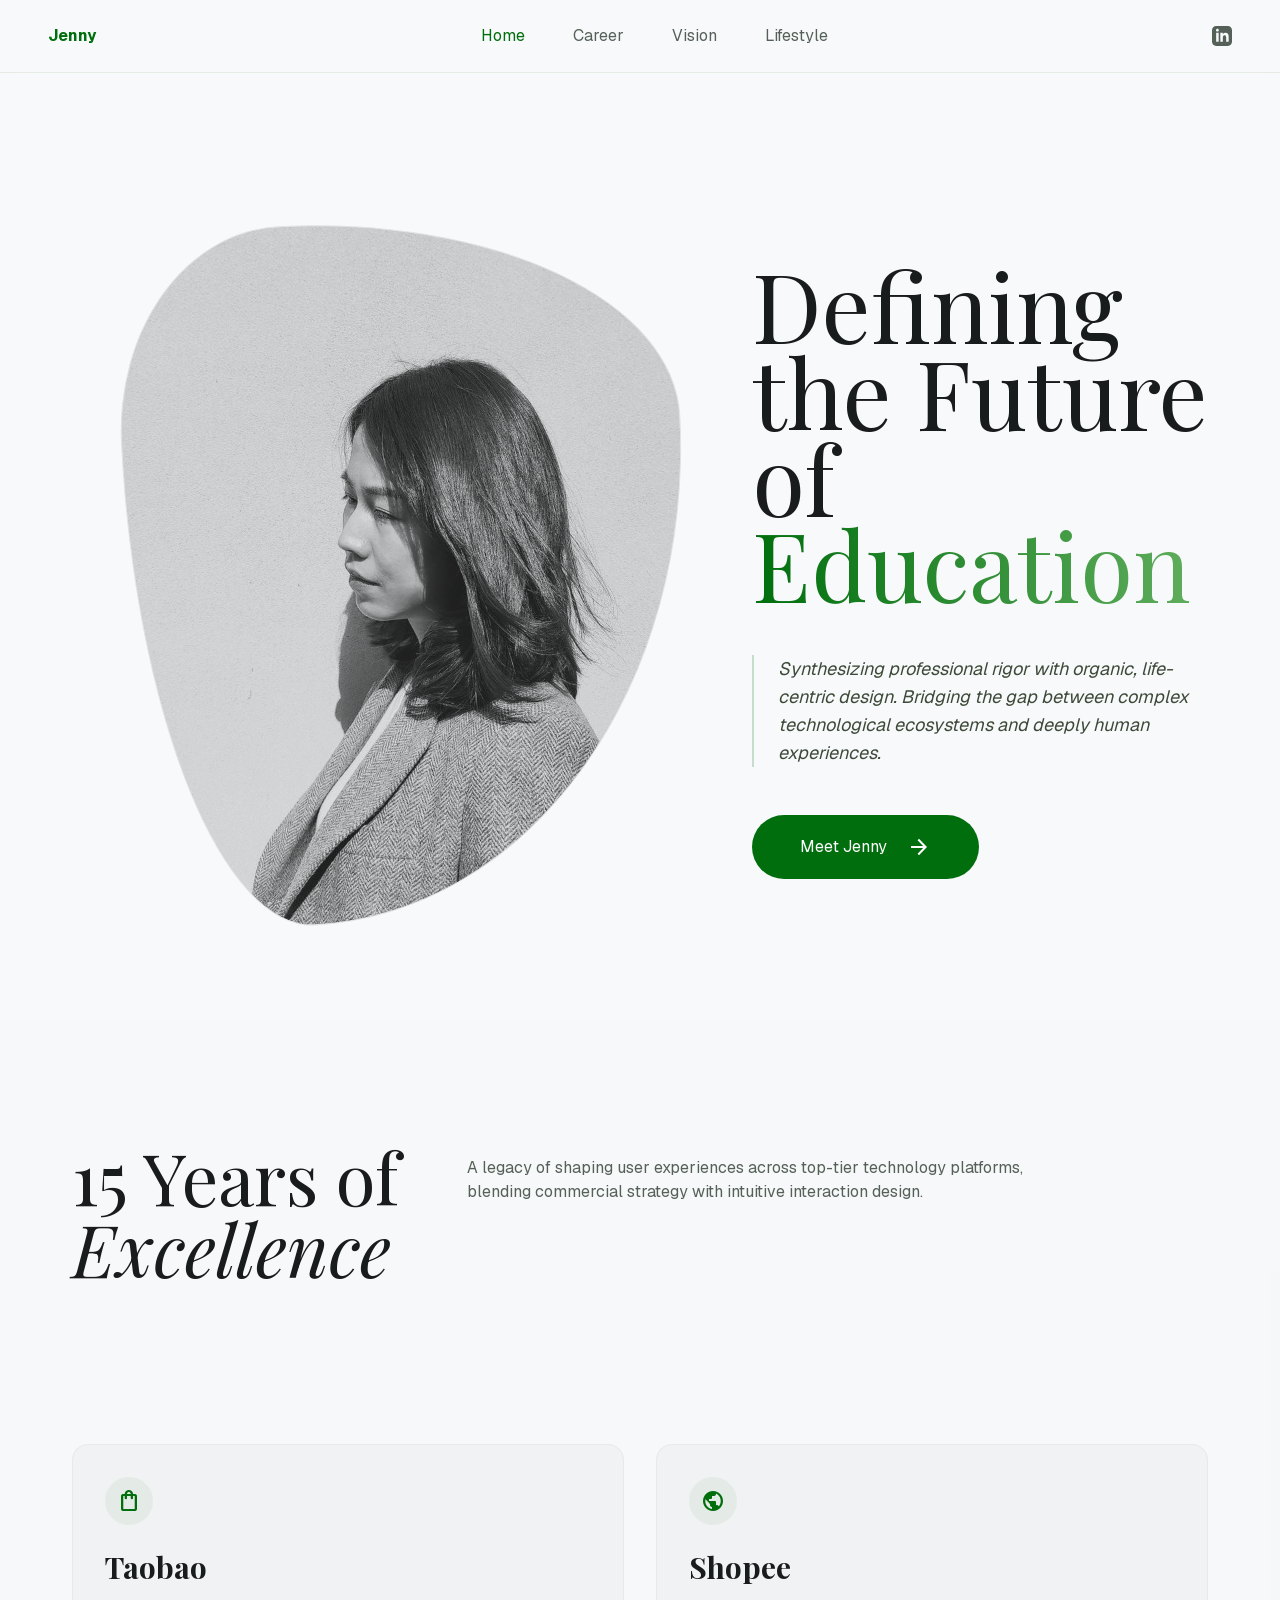
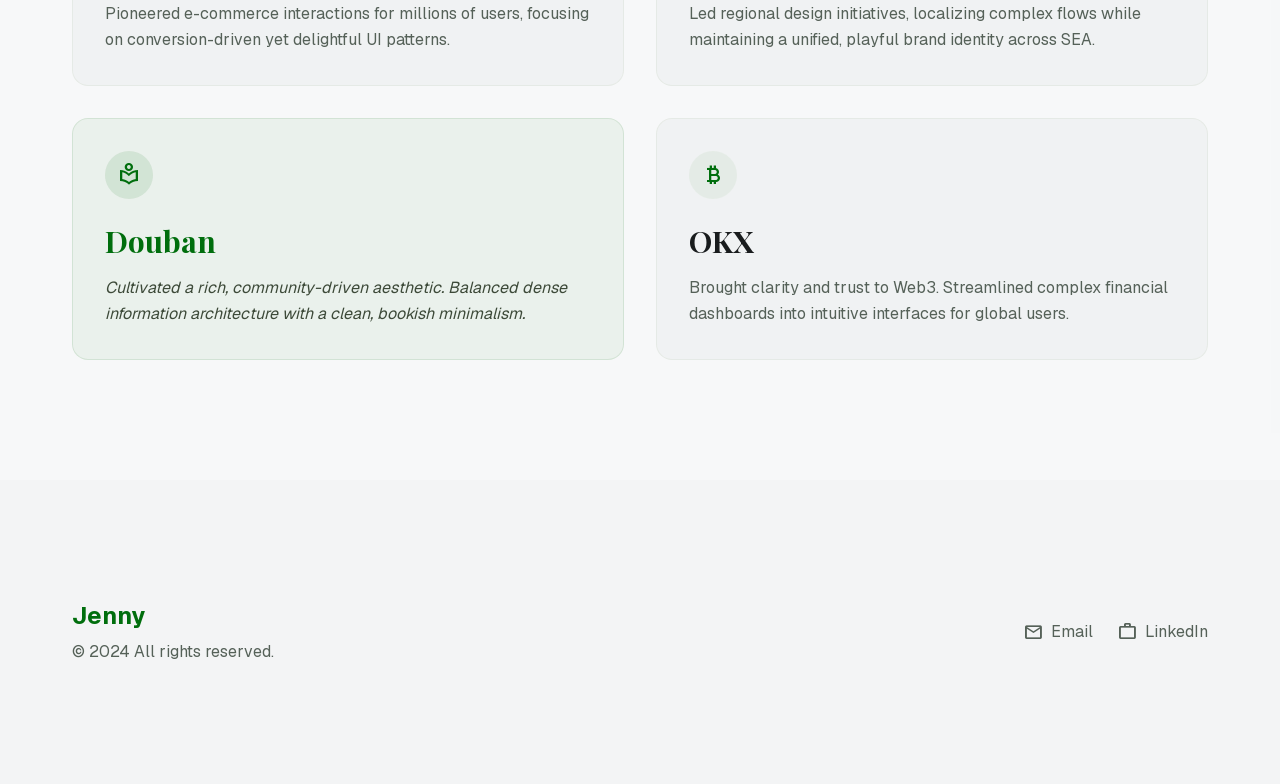
==== index.html @ 3aa65115 "Initial site: index.html + career.html with offline assets Two-page portfolio mockup for Jenny Jiang" ====
<!DOCTYPE html><html lang="en" style=""><head>
<meta charset="utf-8">
<meta content="width=device-width, initial-scale=1.0" name="viewport">
<title>首页 - 数字策展版 (Digital Curation)</title>
<script src="assets/js/tailwind.js"></script>
<link href="assets/fonts/material-symbols-outlined.css" rel="stylesheet">
<link href="assets/fonts/geist.css" rel="stylesheet">
<script id="tailwind-config">
        tailwind.config = {
            darkMode: "class",
            theme: {
                extend: {
                    "colors": {
                        "surface-container-high": "#e7e8e9",
                        "on-secondary-fixed": "#131e17",
                        "on-error-container": "#93000a",
                        "secondary-fixed": "#d9e6da",
                        "surface-dim": "#d9dadb",
                        "secondary": "#556158",
                        "on-secondary-fixed-variant": "#3e4a41",
                        "secondary-container": "#d9e6da",
                        "surface-container-low": "#f3f4f5",
                        "on-surface": "#191c1d",
                        "surface-variant": "#e1e3e4",
                        "tertiary-fixed": "#a3f69c",
                        "primary": "#006e0d",
                        "on-primary-fixed-variant": "#005307",
                        "surface-bright": "#f8f9fa",
                        "inverse-surface": "#2e3132",
                        "outline-variant": "#bccbb4",
                        "tertiary": "#1b6d24",
                        "inverse-on-surface": "#f0f1f2",
                        "surface-tint": "#006e0d",
                        "on-primary": "#ffffff",
                        "surface-container-lowest": "#ffffff",
                        "outline": "#6d7b67",
                        "inverse-primary": "#4de249",
                        "on-tertiary-container": "#003d0b",
                        "tertiary-fixed-dim": "#88d982",
                        "on-primary-container": "#003d04",
                        "on-primary-fixed": "#002201",
                        "primary-container": "#00b51d",
                        "surface-container-highest": "#e1e3e4",
                        "tertiary-container": "#5ead5c",
                        "background": "#f8f9fa",
                        "on-secondary-container": "#5b675e",
                        "primary-fixed": "#75ff69",
                        "surface-container": "#edeeef",
                        "error-container": "#ffdad6",
                        "on-tertiary-fixed": "#002204",
                        "on-error": "#ffffff",
                        "secondary-fixed-dim": "#bdcabe",
                        "error": "#ba1a1a",
                        "on-surface-variant": "#3d4a39",
                        "on-tertiary-fixed-variant": "#005312",
                        "on-secondary": "#ffffff",
                        "surface": "#f8f9fa",
                        "on-background": "#191c1d",
                        "primary-fixed-dim": "#4de249",
                        "on-tertiary": "#ffffff"
                    },
                    "borderRadius": {
                        "DEFAULT": "1rem",
                        "lg": "2rem",
                        "xl": "3rem",
                        "full": "9999px"
                    },
                    "spacing": {
                        "section-gap": "120px",
                        "unit": "8px",
                        "margin-mobile": "20px",
                        "container-max": "1200px",
                        "gutter": "32px"
                    },
                    "fontFamily": {
                        "headline-lg": ["Geist"],
                        "body-md": ["Geist"],
                        "display-lg": ["Geist"],
                        "display-lg-mobile": ["Geist"],
                        "label-md": ["Geist"],
                        "headline-md": ["Geist"],
                        "body-lg": ["Geist"]
                    },
                    "fontSize": {
                        "headline-lg": ["32px", { "lineHeight": "40px", "letterSpacing": "-0.01em", "fontWeight": "500" }],
                        "body-md": ["16px", { "lineHeight": "24px", "fontWeight": "400" }],
                        "display-lg": ["64px", { "lineHeight": "72px", "letterSpacing": "-0.02em", "fontWeight": "600" }],
                        "display-lg-mobile": ["40px", { "lineHeight": "48px", "letterSpacing": "-0.02em", "fontWeight": "600" }],
                        "label-md": ["14px", { "lineHeight": "20px", "letterSpacing": "0.02em", "fontWeight": "600" }],
                        "headline-md": ["24px", { "lineHeight": "32px", "fontWeight": "500" }],
                        "body-lg": ["18px", { "lineHeight": "28px", "fontWeight": "400" }]
                    }
                }
            }
        }
    </script>
<style>
        body { font-family: 'Geist', sans-serif; }
        .glass-nav { backdrop-filter: blur(16px); -webkit-backdrop-filter: blur(16px); }
        .organic-shape-1 { border-radius: 60% 40% 30% 70% / 60% 30% 70% 40%; }
        .organic-shape-2 { border-radius: 30% 70% 70% 30% / 30% 30% 70% 70%; }
        .smooth-shadow { box-shadow: 0 20px 40px rgba(0, 110, 13, 0.03); }
    </style>
<link href="assets/fonts/playfair-display.css" rel="stylesheet"></head>
<body class="bg-background text-on-background min-h-screen flex flex-col antialiased selection:bg-primary-container selection:text-on-primary-container md:flex">
<!-- TopNavBar -->
<nav class="fixed top-0 left-0 w-full flex flex-row justify-between items-center px-12 py-6 z-50 bg-surface/80 backdrop-blur-md border-b border-outline-variant/30"><div class="font-headline-md text-primary font-bold">Jenny</div><div class="flex flex-row gap-12 items-center"><a class="font-label-md text-primary hover:opacity-50 transition-all" href="index.html">Home</a><a class="font-label-md text-secondary hover:text-primary transition-all" href="career.html">Career</a><a class="font-label-md text-secondary hover:text-primary transition-all" href="#">Vision</a><a class="font-label-md text-secondary hover:text-primary transition-all" href="#">Lifestyle</a></div><a class="text-secondary hover:text-primary transition-colors" href="https://www.linkedin.com/in/jiangyuanyuan" target="_blank" rel="noopener"><svg fill="currentColor" height="20" viewBox="0 0 24 24" width="20" xmlns="http://www.w3.org/2000/svg"><path d="M19 0h-14c-2.761 0-5 2.239-5 5v14c0 2.761 2.239 5 5 5h14c2.762 0 5-2.239 5-5v-14c0-2.761-2.238-5-5-5zm-11 19h-3v-11h3v11zm-1.5-12.268c-.966 0-1.75-.79-1.75-1.764s.784-1.764 1.75-1.764 1.75.79 1.75 1.764-.783 1.764-1.75 1.764zm13.5 12.268h-3v-5.604c0-3.368-4-3.113-4 0v5.604h-3v-11h3v1.765c1.396-2.586 7-2.777 7 2.476v6.759z"></path></svg></a></nav>
<!-- Main Content -->
<main class="flex-grow md:pt-[120px] pt-24"><section class="relative min-h-screen flex items-center md:pl-24">
<div class="max-w-[1400px] mx-auto grid grid-cols-1 lg:grid-cols-12 gap-0 px-margin-mobile md:px-gutter">
<div class="lg:col-span-6 relative flex items-center order-2 lg:order-1">
<div class="relative w-full aspect-[4/5] transform lg:-rotate-3 transition-transform hover:rotate-0 duration-700">
<div class="absolute inset-0 organic-shape-2 overflow-hidden bg-surface-container-highest border border-surface-variant">
<img alt="Jenny Jiang Portrait" class="w-full h-full object-cover opacity-90 mix-blend-multiply" src="assets/images/jenny-portrait.jpg">
</div>
</div>
</div>
<div class="lg:col-span-6 flex flex-col justify-center space-y-12 py-20 order-1 lg:order-2 lg:pl-16">

<h1 class="text-[60px] md:text-[96px] leading-[0.9] text-on-surface" style="font-family: &quot;Playfair Display&quot;, serif;">
                Defining the Future of <br><span class="text-transparent bg-clip-text bg-gradient-to-r from-primary to-tertiary-container">Education</span></h1>
<p class="font-body-lg text-body-lg text-on-surface-variant max-w-md italic border-l-2 border-primary/20 pl-6">
                Synthesizing professional rigor with organic, life-centric design. Bridging the gap between complex technological ecosystems and deeply human experiences.
            </p>
<button class="w-fit px-12 py-5 rounded-full bg-primary text-on-primary font-label-md hover:bg-primary-container hover:text-on-primary-container transition-all flex items-center gap-4">
                Meet Jenny&nbsp;<span class="material-symbols-outlined">arrow_forward</span>
</button>
</div>
</div>
</section>
<section class="py-section-gap bg-surface-container-low/30">
<div class="max-w-container-max mx-auto px-margin-mobile md:px-gutter">
<div class="grid grid-cols-1 lg:grid-cols-12 gap-12 mb-32">
<div class="lg:col-span-4">
<h2 class="text-5xl md:text-7xl text-on-surface leading-tight mb-8" style="font-family: &quot;Playfair Display&quot;, serif;">15 Years of <br><span class="italic">Excellence</span></h2>
</div>
<div class="lg:col-span-8 flex items-start pt-4">
<p class="font-body-lg text-secondary max-w-xl">A legacy of shaping user experiences across top-tier technology platforms, blending commercial strategy with intuitive interaction design.</p>
</div>
</div>
<div class="grid grid-cols-1 md:grid-cols-2 gap-8">
<div class="group relative p-8 rounded-2xl bg-surface-container-highest/30 border border-outline-variant/20 hover:border-primary/30 transition-all">
<div class="w-12 h-12 rounded-full flex items-center justify-center mb-6 bg-secondary-container/50">
<span class="material-symbols-outlined text-primary">shopping_bag</span>
</div>
<h3 class="text-3xl font-bold text-on-surface mb-4" style="font-family: &quot;Playfair Display&quot;, serif;">Taobao</h3>
<p class="font-body-md text-secondary leading-relaxed">Pioneered e-commerce interactions for millions of users, focusing on conversion-driven yet delightful UI patterns.</p>
</div>
<div class="group relative p-8 rounded-2xl bg-surface-container-highest/30 border border-outline-variant/20 hover:border-primary/30 transition-all">
<div class="w-12 h-12 rounded-full bg-secondary-container/50 flex items-center justify-center mb-6">
<span class="material-symbols-outlined text-primary">public</span>
</div>
<h3 class="text-3xl font-bold text-on-surface mb-4" style="font-family: &quot;Playfair Display&quot;, serif;">Shopee</h3>
<p class="font-body-md text-secondary leading-relaxed">Led regional design initiatives, localizing complex flows while maintaining a unified, playful brand identity across SEA.</p>
</div>
<div class="group relative p-8 rounded-2xl bg-primary/5 border border-primary/10 hover:border-primary/30 transition-all">
<div class="w-12 h-12 rounded-full bg-primary/10 flex items-center justify-center mb-6">
<span class="material-symbols-outlined text-primary">local_library</span>
</div>
<h3 class="text-3xl font-bold text-primary mb-4" style="font-family: &quot;Playfair Display&quot;, serif;">Douban</h3>
<p class="font-body-md text-on-surface-variant italic leading-relaxed">Cultivated a rich, community-driven aesthetic. Balanced dense information architecture with a clean, bookish minimalism.</p>
</div>
<div class="group relative p-8 rounded-2xl bg-surface-container-highest/30 border border-outline-variant/20 hover:border-primary/30 transition-all">
<div class="w-12 h-12 rounded-full bg-secondary-container/50 flex items-center justify-center mb-6">
<span class="material-symbols-outlined text-primary">currency_bitcoin</span>
</div>
<h3 class="text-3xl font-bold text-on-surface mb-4" style="font-family: &quot;Playfair Display&quot;, serif;">OKX</h3>
<p class="font-body-md text-secondary leading-relaxed">Brought clarity and trust to Web3. Streamlined complex financial dashboards into intuitive interfaces for global users.</p>
</div>
</div>
</div>
</section></main>
<!-- Footer -->
<footer class="w-full py-section-gap bg-surface-container-low dark:bg-surface-container-lowest transition-all duration-200">
<div class="flex flex-col md:flex-row justify-between items-center max-w-container-max mx-auto px-margin-mobile md:px-gutter">
<div class="mb-6 md:mb-0 text-center md:text-left">
<div class="font-headline-md text-headline-md font-bold text-primary dark:text-primary-fixed mb-2">
                    Jenny</div>
<div class="font-body-md text-body-md text-secondary dark:text-secondary-fixed-dim">
                    © 2024 All rights reserved.
                </div>
</div>
<div class="flex space-x-6">
<a class="font-body-md text-body-md text-secondary dark:text-secondary-fixed-dim hover:text-primary transition-colors flex items-center gap-2" href="#">
<span class="material-symbols-outlined text-[20px]">mail</span>
                    Email
                </a>
<a class="font-body-md text-body-md text-secondary dark:text-secondary-fixed-dim hover:text-primary transition-colors flex items-center gap-2" href="https://www.linkedin.com/in/jiangyuanyuan" target="_blank" rel="noopener">
<span class="material-symbols-outlined text-[20px]">work</span>
                    LinkedIn
                </a>
</div>
</div>
</footer>




</body></html>
---- assets/fonts/material-symbols-outlined.css ----
/* fallback */
@font-face {
  font-family: 'Material Symbols Outlined';
  font-style: normal;
  font-weight: 100 700;
  font-display: swap;
  src: url(files/kJEPBvYX7BgnkSrUwT8OhrdQw4oELdPIeeII9v6oDMzBwG-RpA6RzaxHMPdY40KH8nGzv3fzfVJO1USv9ls.woff2) format('woff2');
}

.material-symbols-outlined {
  font-family: 'Material Symbols Outlined';
  font-weight: normal;
  font-style: normal;
  font-size: 24px;
  line-height: 1;
  letter-spacing: normal;
  text-transform: none;
  display: inline-block;
  white-space: nowrap;
  word-wrap: normal;
  direction: ltr;
  -webkit-font-feature-settings: 'liga';
  -webkit-font-smoothing: antialiased;
}
---- assets/fonts/geist.css ----
/* cyrillic-ext */
@font-face {
  font-family: 'Geist';
  font-style: normal;
  font-weight: 100 900;
  font-display: swap;
  src: url(files/gyByhwUxId8gMEwRGFWNOITddY4.woff2) format('woff2');
  unicode-range: U+0460-052F, U+1C80-1C8A, U+20B4, U+2DE0-2DFF, U+A640-A69F, U+FE2E-FE2F;
}
/* cyrillic */
@font-face {
  font-family: 'Geist';
  font-style: normal;
  font-weight: 100 900;
  font-display: swap;
  src: url(files/gyByhwUxId8gMEwYGFWNOITddY4.woff2) format('woff2');
  unicode-range: U+0301, U+0400-045F, U+0490-0491, U+04B0-04B1, U+2116;
}
/* vietnamese */
@font-face {
  font-family: 'Geist';
  font-style: normal;
  font-weight: 100 900;
  font-display: swap;
  src: url(files/gyByhwUxId8gMEwTGFWNOITddY4.woff2) format('woff2');
  unicode-range: U+0102-0103, U+0110-0111, U+0128-0129, U+0168-0169, U+01A0-01A1, U+01AF-01B0, U+0300-0301, U+0303-0304, U+0308-0309, U+0323, U+0329, U+1EA0-1EF9, U+20AB;
}
/* latin-ext */
@font-face {
  font-family: 'Geist';
  font-style: normal;
  font-weight: 100 900;
  font-display: swap;
  src: url(files/gyByhwUxId8gMEwSGFWNOITddY4.woff2) format('woff2');
  unicode-range: U+0100-02BA, U+02BD-02C5, U+02C7-02CC, U+02CE-02D7, U+02DD-02FF, U+0304, U+0308, U+0329, U+1D00-1DBF, U+1E00-1E9F, U+1EF2-1EFF, U+2020, U+20A0-20AB, U+20AD-20C0, U+2113, U+2C60-2C7F, U+A720-A7FF;
}
/* latin */
@font-face {
  font-family: 'Geist';
  font-style: normal;
  font-weight: 100 900;
  font-display: swap;
  src: url(files/gyByhwUxId8gMEwcGFWNOITd.woff2) format('woff2');
  unicode-range: U+0000-00FF, U+0131, U+0152-0153, U+02BB-02BC, U+02C6, U+02DA, U+02DC, U+0304, U+0308, U+0329, U+2000-206F, U+20AC, U+2122, U+2191, U+2193, U+2212, U+2215, U+FEFF, U+FFFD;
}
---- assets/fonts/playfair-display.css ----
/* cyrillic */
@font-face {
  font-family: 'Playfair Display';
  font-style: italic;
  font-weight: 400 900;
  font-display: swap;
  src: url(files/nuFkD-vYSZviVYUb_rj3ij__anPXDTnohkk7yRZrPJ-M.woff2) format('woff2');
  unicode-range: U+0301, U+0400-045F, U+0490-0491, U+04B0-04B1, U+2116;
}
/* vietnamese */
@font-face {
  font-family: 'Playfair Display';
  font-style: italic;
  font-weight: 400 900;
  font-display: swap;
  src: url(files/nuFkD-vYSZviVYUb_rj3ij__anPXDTnojUk7yRZrPJ-M.woff2) format('woff2');
  unicode-range: U+0102-0103, U+0110-0111, U+0128-0129, U+0168-0169, U+01A0-01A1, U+01AF-01B0, U+0300-0301, U+0303-0304, U+0308-0309, U+0323, U+0329, U+1EA0-1EF9, U+20AB;
}
/* latin-ext */
@font-face {
  font-family: 'Playfair Display';
  font-style: italic;
  font-weight: 400 900;
  font-display: swap;
  src: url(files/nuFkD-vYSZviVYUb_rj3ij__anPXDTnojEk7yRZrPJ-M.woff2) format('woff2');
  unicode-range: U+0100-02BA, U+02BD-02C5, U+02C7-02CC, U+02CE-02D7, U+02DD-02FF, U+0304, U+0308, U+0329, U+1D00-1DBF, U+1E00-1E9F, U+1EF2-1EFF, U+2020, U+20A0-20AB, U+20AD-20C0, U+2113, U+2C60-2C7F, U+A720-A7FF;
}
/* latin */
@font-face {
  font-family: 'Playfair Display';
  font-style: italic;
  font-weight: 400 900;
  font-display: swap;
  src: url(files/nuFkD-vYSZviVYUb_rj3ij__anPXDTnogkk7yRZrPA.woff2) format('woff2');
  unicode-range: U+0000-00FF, U+0131, U+0152-0153, U+02BB-02BC, U+02C6, U+02DA, U+02DC, U+0304, U+0308, U+0329, U+2000-206F, U+20AC, U+2122, U+2191, U+2193, U+2212, U+2215, U+FEFF, U+FFFD;
}
/* cyrillic */
@font-face {
  font-family: 'Playfair Display';
  font-style: normal;
  font-weight: 400 900;
  font-display: swap;
  src: url(files/nuFiD-vYSZviVYUb_rj3ij__anPXDTjYgEM86xRbPQ.woff2) format('woff2');
  unicode-range: U+0301, U+0400-045F, U+0490-0491, U+04B0-04B1, U+2116;
}
/* vietnamese */
@font-face {
  font-family: 'Playfair Display';
  font-style: normal;
  font-weight: 400 900;
  font-display: swap;
  src: url(files/nuFiD-vYSZviVYUb_rj3ij__anPXDTPYgEM86xRbPQ.woff2) format('woff2');
  unicode-range: U+0102-0103, U+0110-0111, U+0128-0129, U+0168-0169, U+01A0-01A1, U+01AF-01B0, U+0300-0301, U+0303-0304, U+0308-0309, U+0323, U+0329, U+1EA0-1EF9, U+20AB;
}
/* latin-ext */
@font-face {
  font-family: 'Playfair Display';
  font-style: normal;
  font-weight: 400 900;
  font-display: swap;
  src: url(files/nuFiD-vYSZviVYUb_rj3ij__anPXDTLYgEM86xRbPQ.woff2) format('woff2');
  unicode-range: U+0100-02BA, U+02BD-02C5, U+02C7-02CC, U+02CE-02D7, U+02DD-02FF, U+0304, U+0308, U+0329, U+1D00-1DBF, U+1E00-1E9F, U+1EF2-1EFF, U+2020, U+20A0-20AB, U+20AD-20C0, U+2113, U+2C60-2C7F, U+A720-A7FF;
}
/* latin */
@font-face {
  font-family: 'Playfair Display';
  font-style: normal;
  font-weight: 400 900;
  font-display: swap;
  src: url(files/nuFiD-vYSZviVYUb_rj3ij__anPXDTzYgEM86xQ.woff2) format('woff2');
  unicode-range: U+0000-00FF, U+0131, U+0152-0153, U+02BB-02BC, U+02C6, U+02DA, U+02DC, U+0304, U+0308, U+0329, U+2000-206F, U+20AC, U+2122, U+2191, U+2193, U+2212, U+2215, U+FEFF, U+FFFD;
}
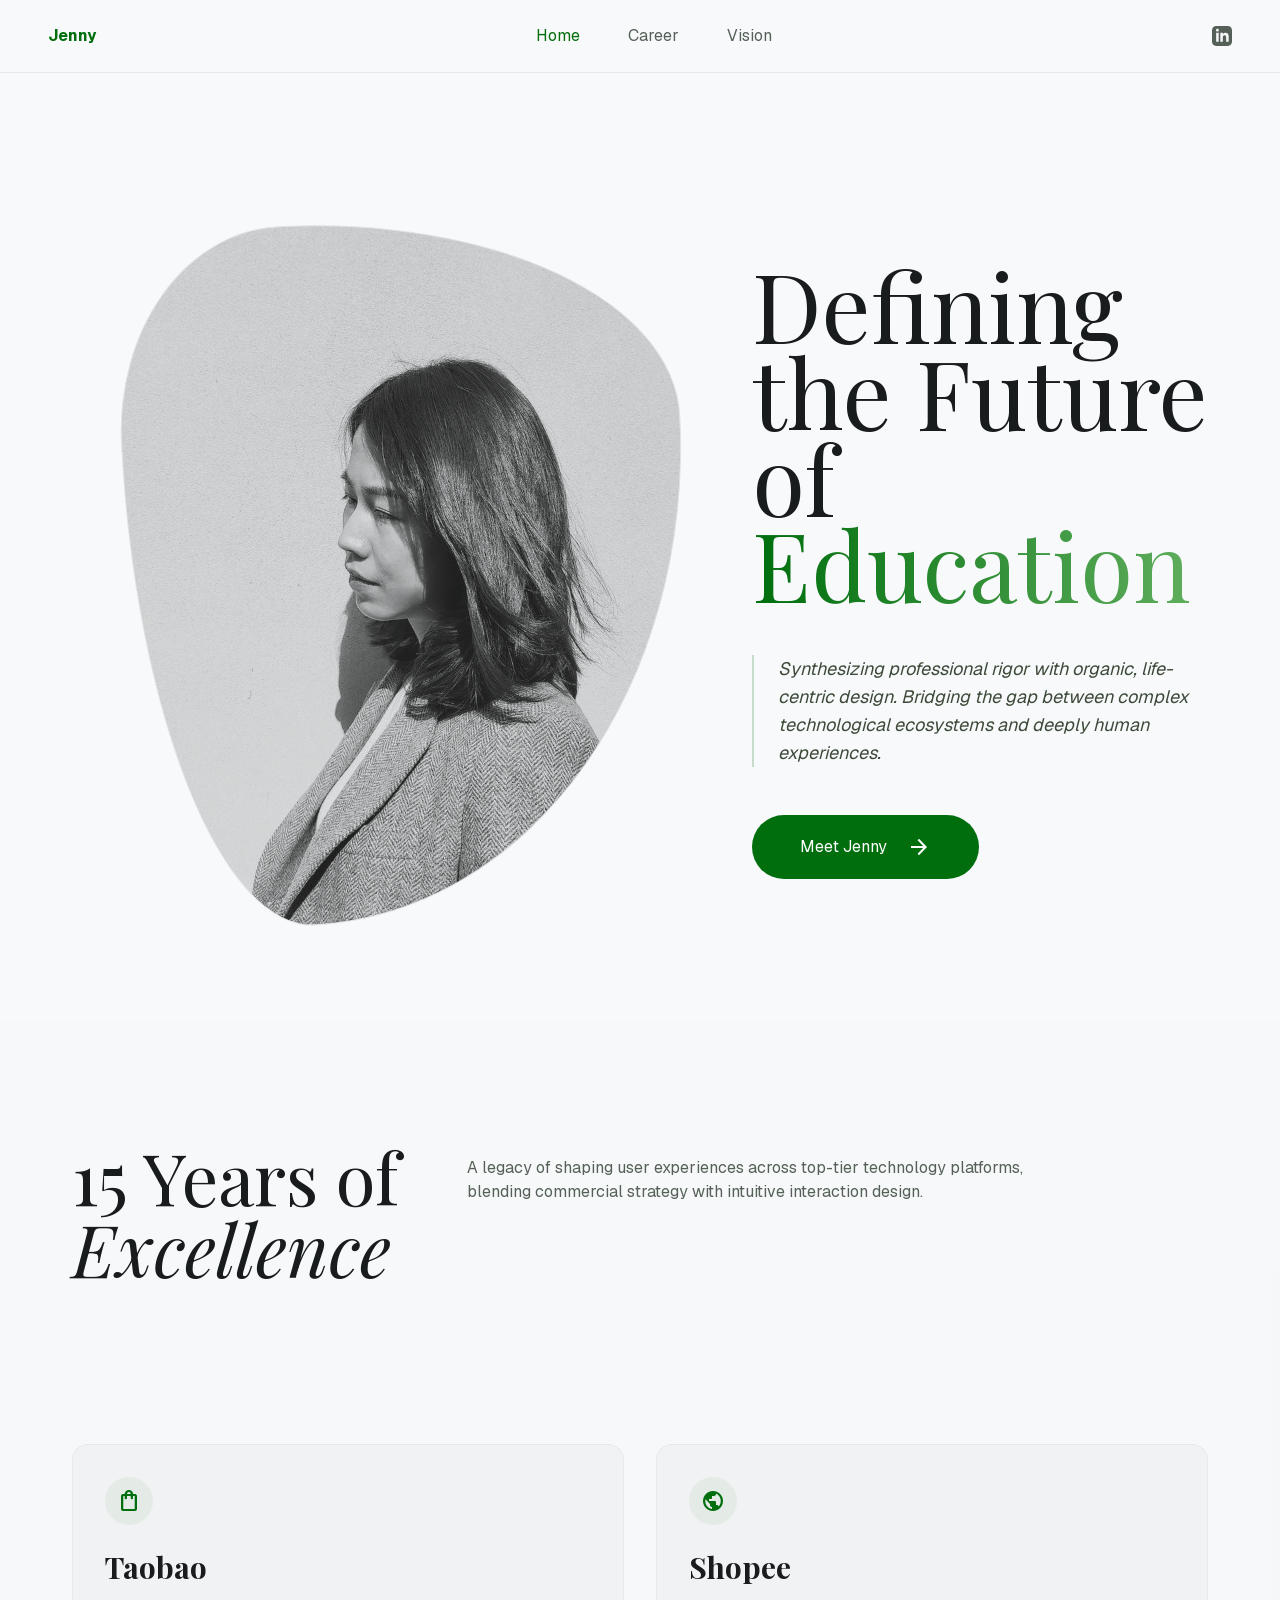
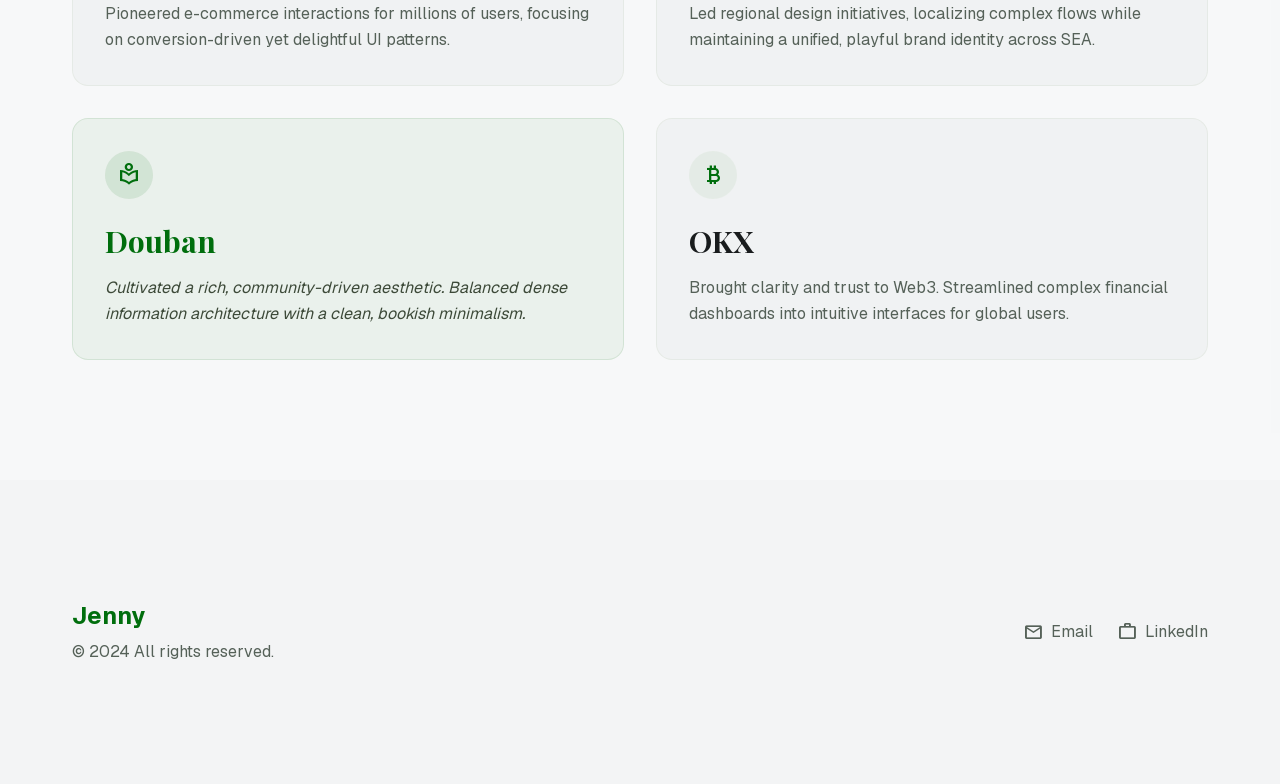
==== commit 4a0d65c3: "Link Meet Jenny CTA to career page; drop Lifestyle nav item Co-Authored-By: Claude Opus 4.7 <noreply" ====
--- a/index.html
+++ b/index.html
@@ -104,7 +104,7 @@
 <link href="assets/fonts/playfair-display.css" rel="stylesheet"></head>
 <body class="bg-background text-on-background min-h-screen flex flex-col antialiased selection:bg-primary-container selection:text-on-primary-container md:flex">
 <!-- TopNavBar -->
-<nav class="fixed top-0 left-0 w-full flex flex-row justify-between items-center px-12 py-6 z-50 bg-surface/80 backdrop-blur-md border-b border-outline-variant/30"><div class="font-headline-md text-primary font-bold">Jenny</div><div class="flex flex-row gap-12 items-center"><a class="font-label-md text-primary hover:opacity-50 transition-all" href="index.html">Home</a><a class="font-label-md text-secondary hover:text-primary transition-all" href="career.html">Career</a><a class="font-label-md text-secondary hover:text-primary transition-all" href="#">Vision</a><a class="font-label-md text-secondary hover:text-primary transition-all" href="#">Lifestyle</a></div><a class="text-secondary hover:text-primary transition-colors" href="https://www.linkedin.com/in/jiangyuanyuan" target="_blank" rel="noopener"><svg fill="currentColor" height="20" viewBox="0 0 24 24" width="20" xmlns="http://www.w3.org/2000/svg"><path d="M19 0h-14c-2.761 0-5 2.239-5 5v14c0 2.761 2.239 5 5 5h14c2.762 0 5-2.239 5-5v-14c0-2.761-2.238-5-5-5zm-11 19h-3v-11h3v11zm-1.5-12.268c-.966 0-1.75-.79-1.75-1.764s.784-1.764 1.75-1.764 1.75.79 1.75 1.764-.783 1.764-1.75 1.764zm13.5 12.268h-3v-5.604c0-3.368-4-3.113-4 0v5.604h-3v-11h3v1.765c1.396-2.586 7-2.777 7 2.476v6.759z"></path></svg></a></nav>
+<nav class="fixed top-0 left-0 w-full flex flex-row justify-between items-center px-12 py-6 z-50 bg-surface/80 backdrop-blur-md border-b border-outline-variant/30"><div class="font-headline-md text-primary font-bold">Jenny</div><div class="flex flex-row gap-12 items-center"><a class="font-label-md text-primary hover:opacity-50 transition-all" href="index.html">Home</a><a class="font-label-md text-secondary hover:text-primary transition-all" href="career.html">Career</a><a class="font-label-md text-secondary hover:text-primary transition-all" href="#">Vision</a></div><a class="text-secondary hover:text-primary transition-colors" href="https://www.linkedin.com/in/jiangyuanyuan" target="_blank" rel="noopener"><svg fill="currentColor" height="20" viewBox="0 0 24 24" width="20" xmlns="http://www.w3.org/2000/svg"><path d="M19 0h-14c-2.761 0-5 2.239-5 5v14c0 2.761 2.239 5 5 5h14c2.762 0 5-2.239 5-5v-14c0-2.761-2.238-5-5-5zm-11 19h-3v-11h3v11zm-1.5-12.268c-.966 0-1.75-.79-1.75-1.764s.784-1.764 1.75-1.764 1.75.79 1.75 1.764-.783 1.764-1.75 1.764zm13.5 12.268h-3v-5.604c0-3.368-4-3.113-4 0v5.604h-3v-11h3v1.765c1.396-2.586 7-2.777 7 2.476v6.759z"></path></svg></a></nav>
 <!-- Main Content -->
 <main class="flex-grow md:pt-[120px] pt-24"><section class="relative min-h-screen flex items-center md:pl-24">
 <div class="max-w-[1400px] mx-auto grid grid-cols-1 lg:grid-cols-12 gap-0 px-margin-mobile md:px-gutter">
@@ -122,9 +122,9 @@
 <p class="font-body-lg text-body-lg text-on-surface-variant max-w-md italic border-l-2 border-primary/20 pl-6">
                 Synthesizing professional rigor with organic, life-centric design. Bridging the gap between complex technological ecosystems and deeply human experiences.
             </p>
-<button class="w-fit px-12 py-5 rounded-full bg-primary text-on-primary font-label-md hover:bg-primary-container hover:text-on-primary-container transition-all flex items-center gap-4">
+<a class="w-fit px-12 py-5 rounded-full bg-primary text-on-primary font-label-md hover:bg-primary-container hover:text-on-primary-container transition-all flex items-center gap-4" href="career.html">
                 Meet Jenny&nbsp;<span class="material-symbols-outlined">arrow_forward</span>
-</button>
+</a>
 </div>
 </div>
 </section>
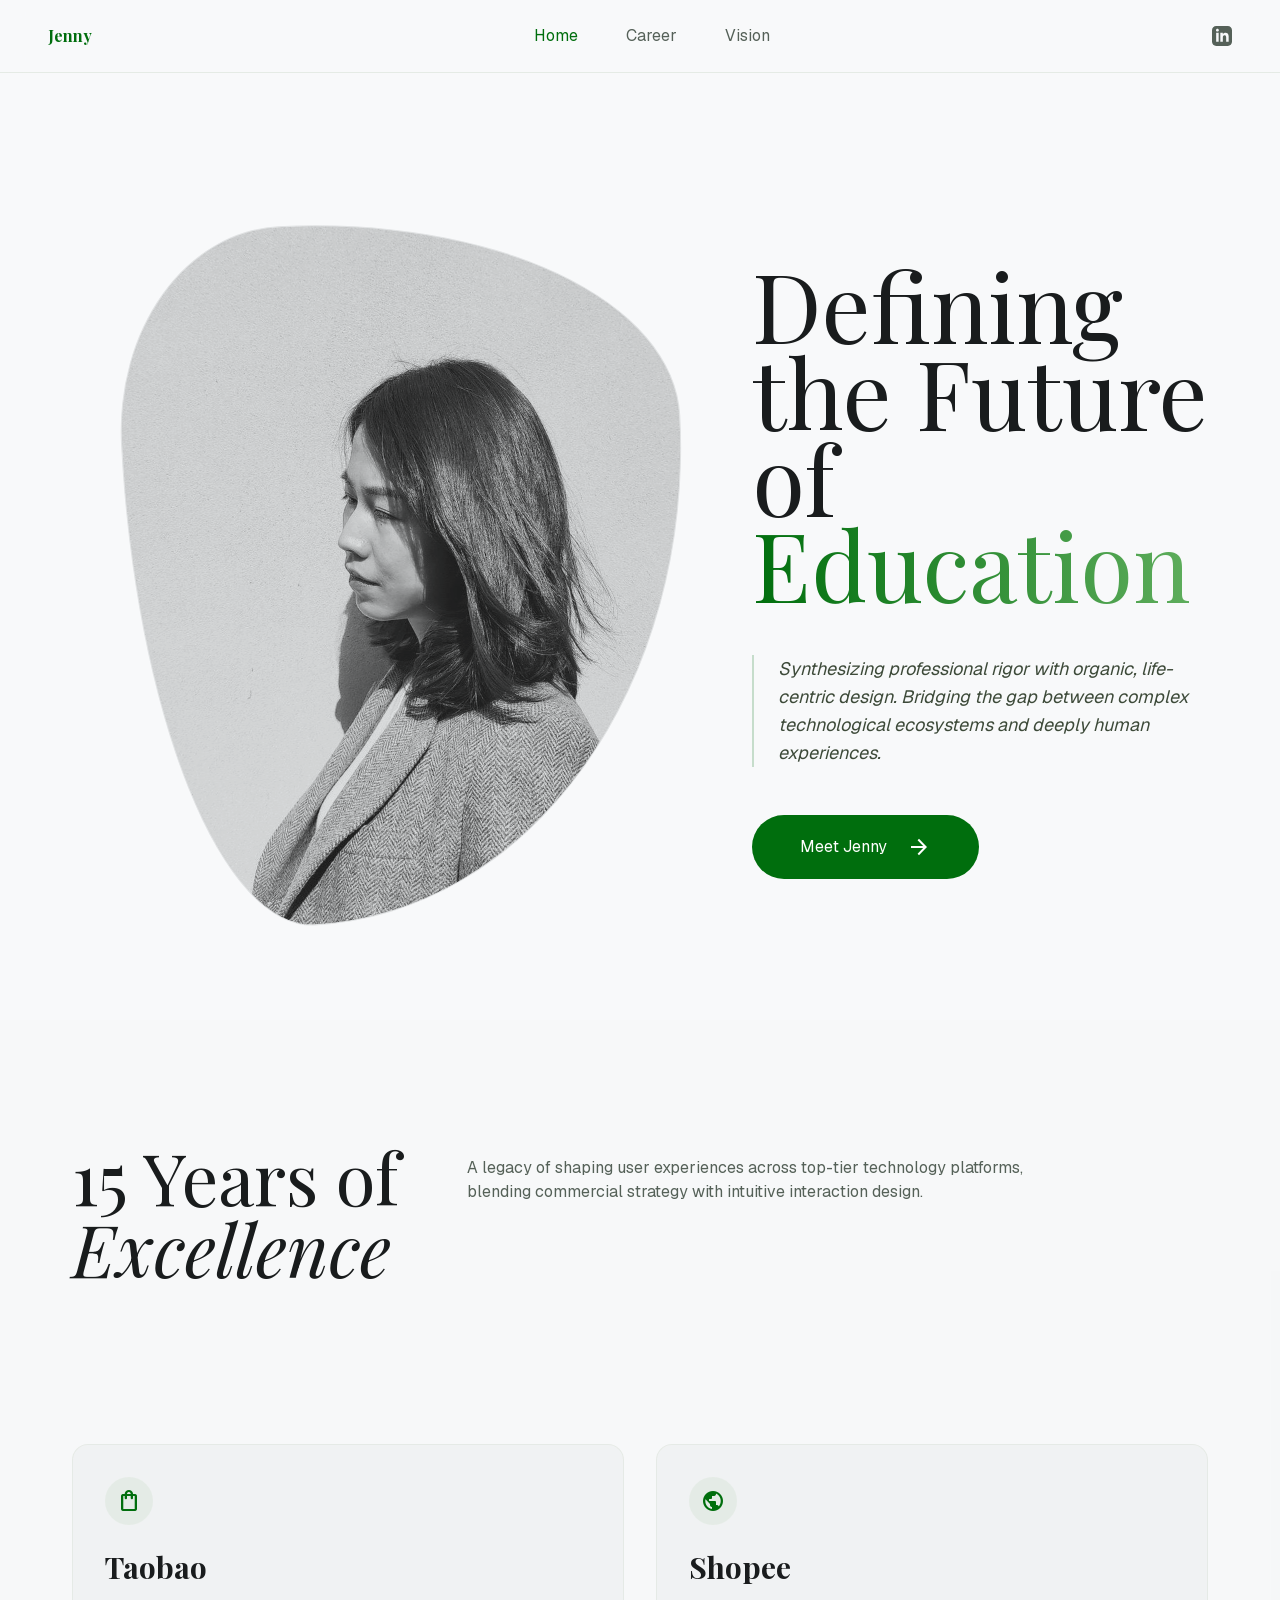
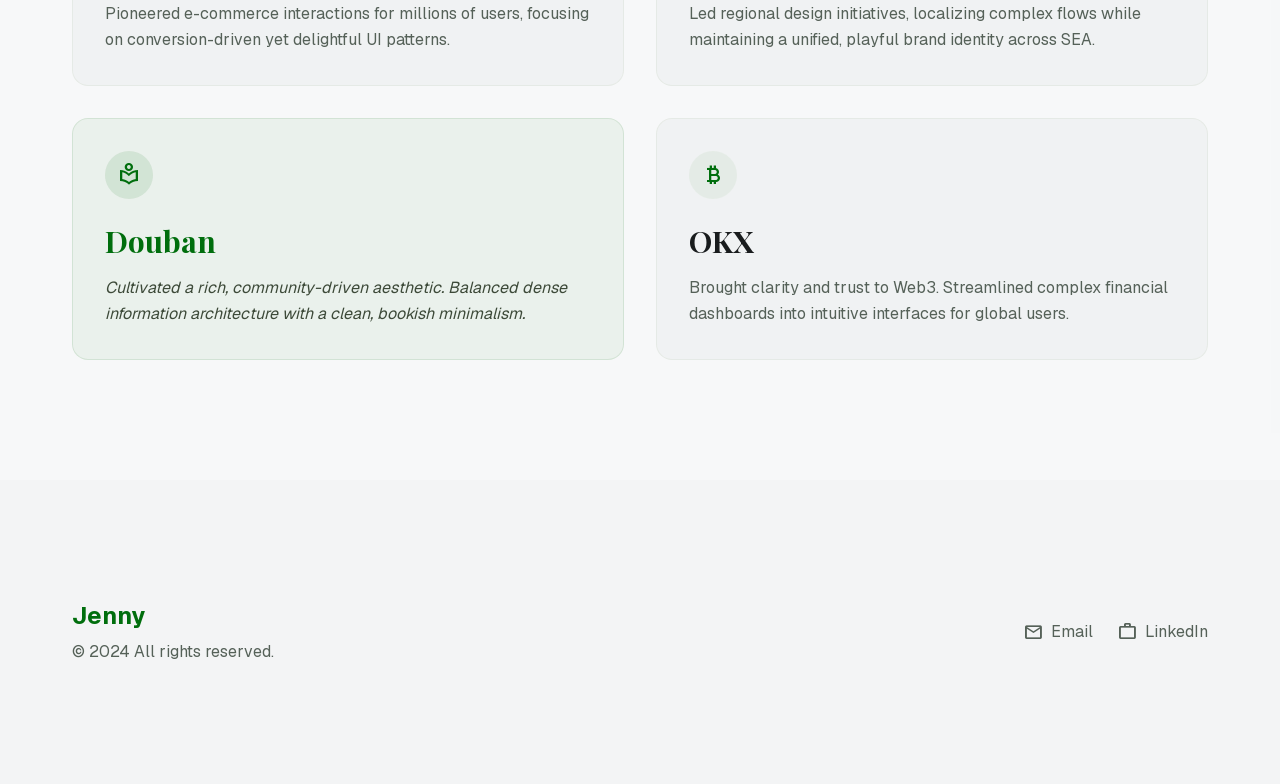
==== commit 3f2256e7: "Use Playfair Display for Jenny wordmark in top nav Co-Authored-By: Claude Opus 4.7 <noreply@anthropi" ====
--- a/index.html
+++ b/index.html
@@ -104,7 +104,7 @@
 <link href="assets/fonts/playfair-display.css" rel="stylesheet"></head>
 <body class="bg-background text-on-background min-h-screen flex flex-col antialiased selection:bg-primary-container selection:text-on-primary-container md:flex">
 <!-- TopNavBar -->
-<nav class="fixed top-0 left-0 w-full flex flex-row justify-between items-center px-12 py-6 z-50 bg-surface/80 backdrop-blur-md border-b border-outline-variant/30"><div class="font-headline-md text-primary font-bold">Jenny</div><div class="flex flex-row gap-12 items-center"><a class="font-label-md text-primary hover:opacity-50 transition-all" href="index.html">Home</a><a class="font-label-md text-secondary hover:text-primary transition-all" href="career.html">Career</a><a class="font-label-md text-secondary hover:text-primary transition-all" href="#">Vision</a></div><a class="text-secondary hover:text-primary transition-colors" href="https://www.linkedin.com/in/jiangyuanyuan" target="_blank" rel="noopener"><svg fill="currentColor" height="20" viewBox="0 0 24 24" width="20" xmlns="http://www.w3.org/2000/svg"><path d="M19 0h-14c-2.761 0-5 2.239-5 5v14c0 2.761 2.239 5 5 5h14c2.762 0 5-2.239 5-5v-14c0-2.761-2.238-5-5-5zm-11 19h-3v-11h3v11zm-1.5-12.268c-.966 0-1.75-.79-1.75-1.764s.784-1.764 1.75-1.764 1.75.79 1.75 1.764-.783 1.764-1.75 1.764zm13.5 12.268h-3v-5.604c0-3.368-4-3.113-4 0v5.604h-3v-11h3v1.765c1.396-2.586 7-2.777 7 2.476v6.759z"></path></svg></a></nav>
+<nav class="fixed top-0 left-0 w-full flex flex-row justify-between items-center px-12 py-6 z-50 bg-surface/80 backdrop-blur-md border-b border-outline-variant/30"><div class="font-headline-md text-primary font-bold" style="font-family: &quot;Playfair Display&quot;, serif;">Jenny</div><div class="flex flex-row gap-12 items-center"><a class="font-label-md text-primary hover:opacity-50 transition-all" href="index.html">Home</a><a class="font-label-md text-secondary hover:text-primary transition-all" href="career.html">Career</a><a class="font-label-md text-secondary hover:text-primary transition-all" href="#">Vision</a></div><a class="text-secondary hover:text-primary transition-colors" href="https://www.linkedin.com/in/jiangyuanyuan" target="_blank" rel="noopener"><svg fill="currentColor" height="20" viewBox="0 0 24 24" width="20" xmlns="http://www.w3.org/2000/svg"><path d="M19 0h-14c-2.761 0-5 2.239-5 5v14c0 2.761 2.239 5 5 5h14c2.762 0 5-2.239 5-5v-14c0-2.761-2.238-5-5-5zm-11 19h-3v-11h3v11zm-1.5-12.268c-.966 0-1.75-.79-1.75-1.764s.784-1.764 1.75-1.764 1.75.79 1.75 1.764-.783 1.764-1.75 1.764zm13.5 12.268h-3v-5.604c0-3.368-4-3.113-4 0v5.604h-3v-11h3v1.765c1.396-2.586 7-2.777 7 2.476v6.759z"></path></svg></a></nav>
 <!-- Main Content -->
 <main class="flex-grow md:pt-[120px] pt-24"><section class="relative min-h-screen flex items-center md:pl-24">
 <div class="max-w-[1400px] mx-auto grid grid-cols-1 lg:grid-cols-12 gap-0 px-margin-mobile md:px-gutter">
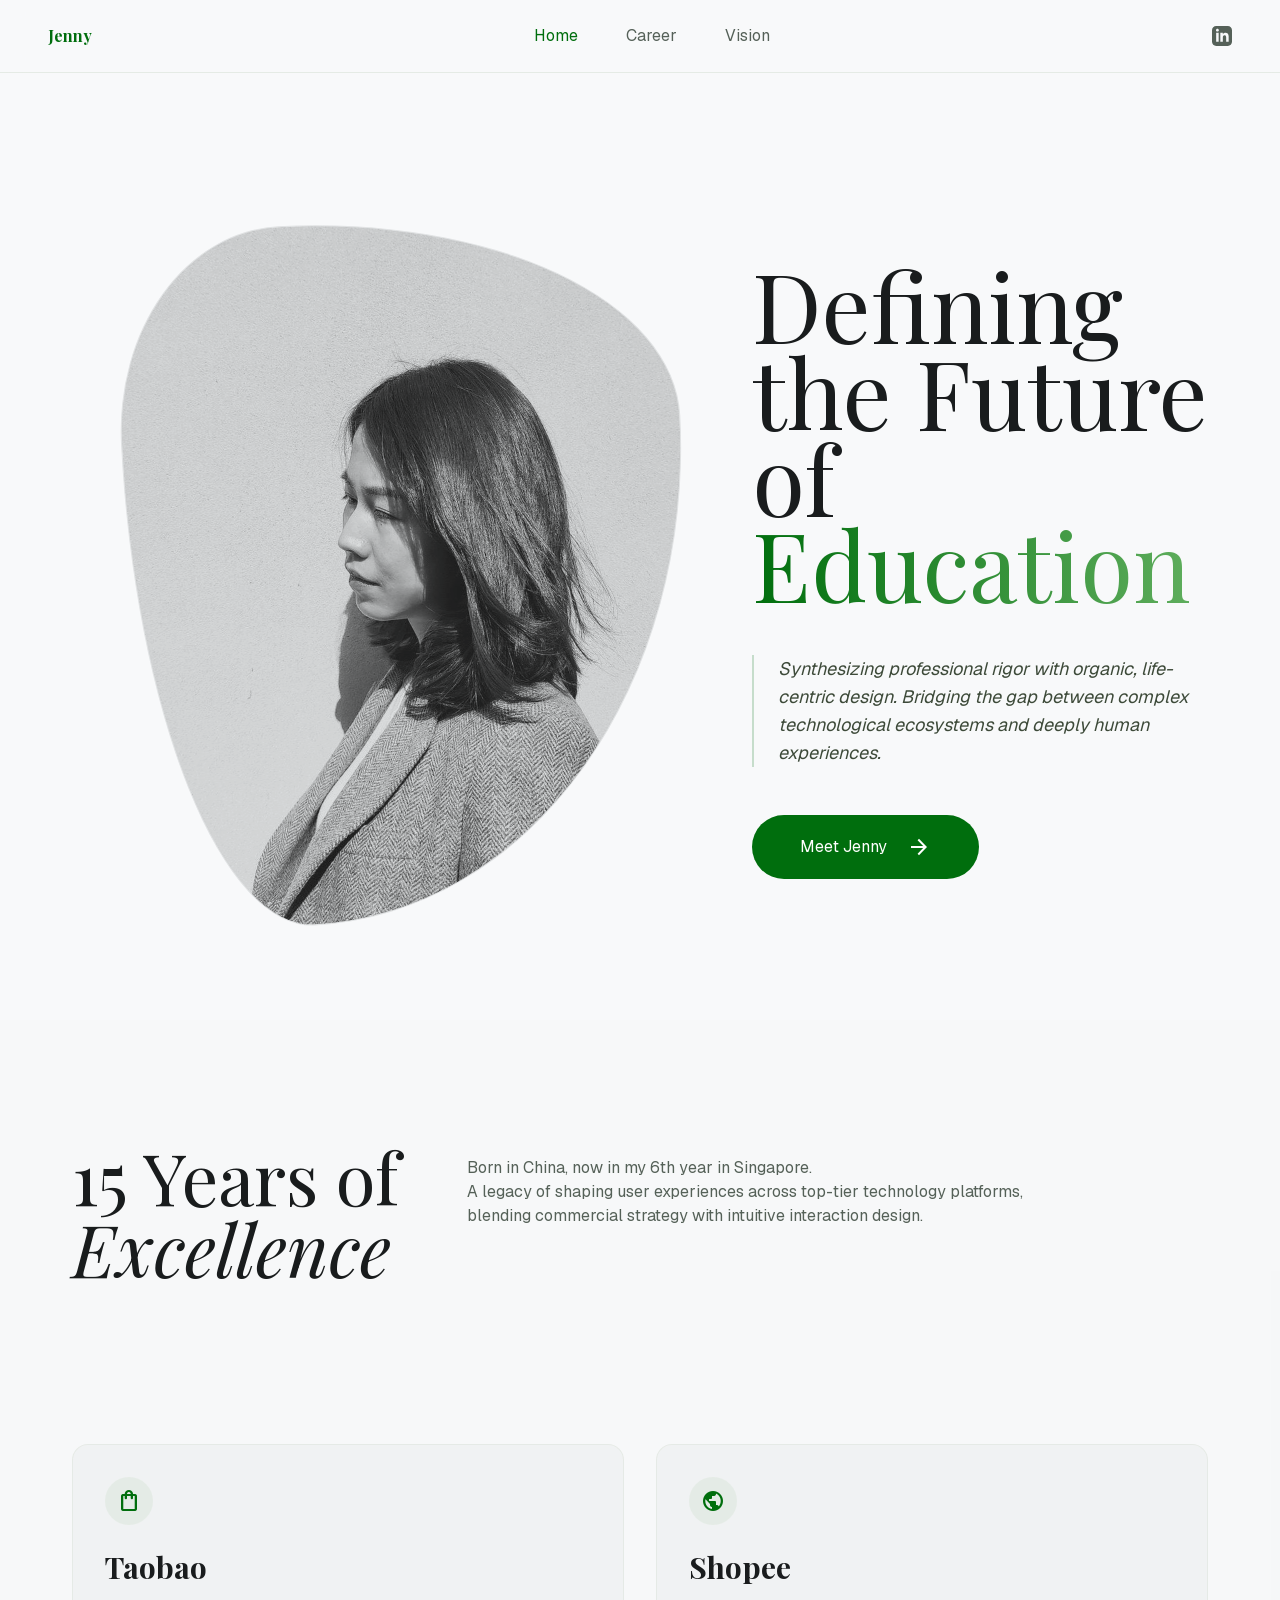
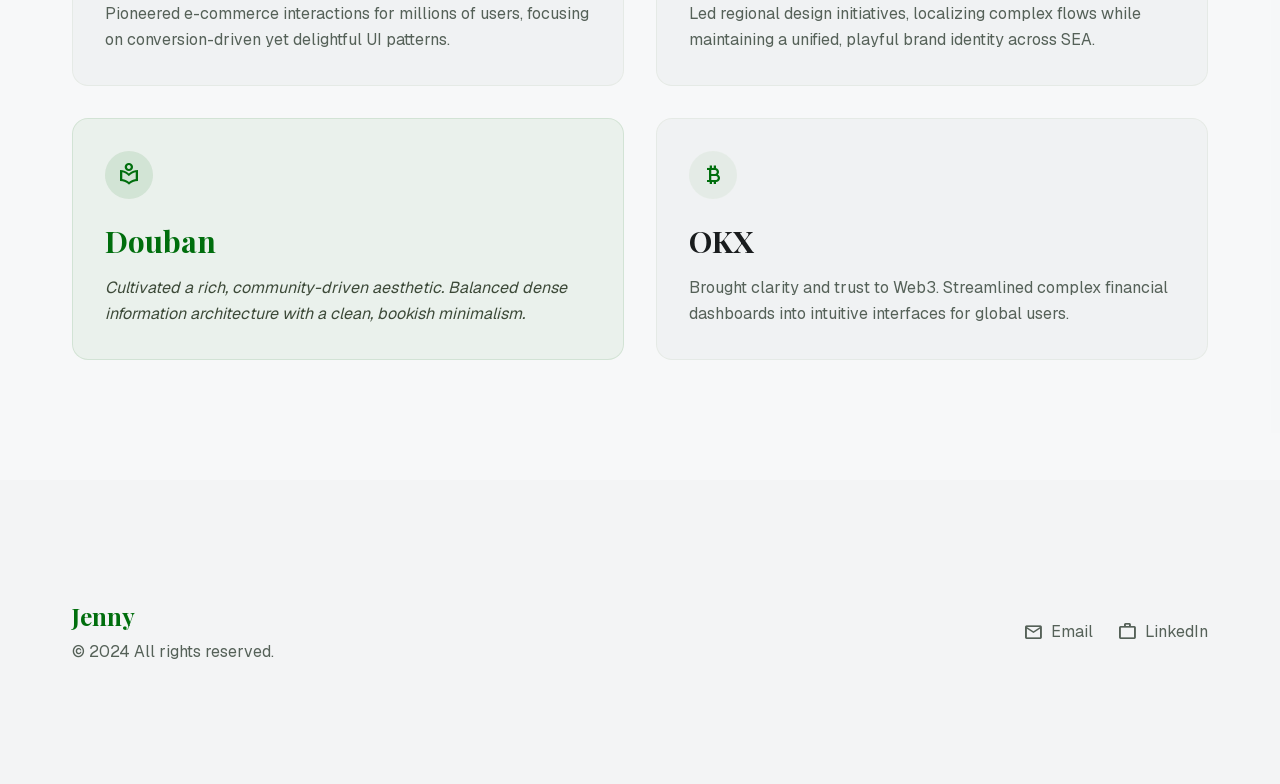
==== commit 6bc5f30e: "Footer wordmark in Playfair, mailto link, bio intro line Co-Authored-By: Claude Opus 4.7 <noreply@an" ====
--- a/index.html
+++ b/index.html
@@ -135,7 +135,7 @@
 <h2 class="text-5xl md:text-7xl text-on-surface leading-tight mb-8" style="font-family: &quot;Playfair Display&quot;, serif;">15 Years of <br><span class="italic">Excellence</span></h2>
 </div>
 <div class="lg:col-span-8 flex items-start pt-4">
-<p class="font-body-lg text-secondary max-w-xl">A legacy of shaping user experiences across top-tier technology platforms, blending commercial strategy with intuitive interaction design.</p>
+<p class="font-body-lg text-secondary max-w-xl">Born in China, now in my 6th year in Singapore.<br>A legacy of shaping user experiences across top-tier technology platforms, blending commercial strategy with intuitive interaction design.</p>
 </div>
 </div>
 <div class="grid grid-cols-1 md:grid-cols-2 gap-8">
@@ -174,14 +174,14 @@
 <footer class="w-full py-section-gap bg-surface-container-low dark:bg-surface-container-lowest transition-all duration-200">
 <div class="flex flex-col md:flex-row justify-between items-center max-w-container-max mx-auto px-margin-mobile md:px-gutter">
 <div class="mb-6 md:mb-0 text-center md:text-left">
-<div class="font-headline-md text-headline-md font-bold text-primary dark:text-primary-fixed mb-2">
+<div class="font-headline-md text-headline-md font-bold text-primary dark:text-primary-fixed mb-2" style="font-family: &quot;Playfair Display&quot;, serif;">
                     Jenny</div>
 <div class="font-body-md text-body-md text-secondary dark:text-secondary-fixed-dim">
                     © 2024 All rights reserved.
                 </div>
 </div>
 <div class="flex space-x-6">
-<a class="font-body-md text-body-md text-secondary dark:text-secondary-fixed-dim hover:text-primary transition-colors flex items-center gap-2" href="#">
+<a class="font-body-md text-body-md text-secondary dark:text-secondary-fixed-dim hover:text-primary transition-colors flex items-center gap-2" href="mailto:jenngchiang@gmail.com">
 <span class="material-symbols-outlined text-[20px]">mail</span>
                     Email
                 </a>
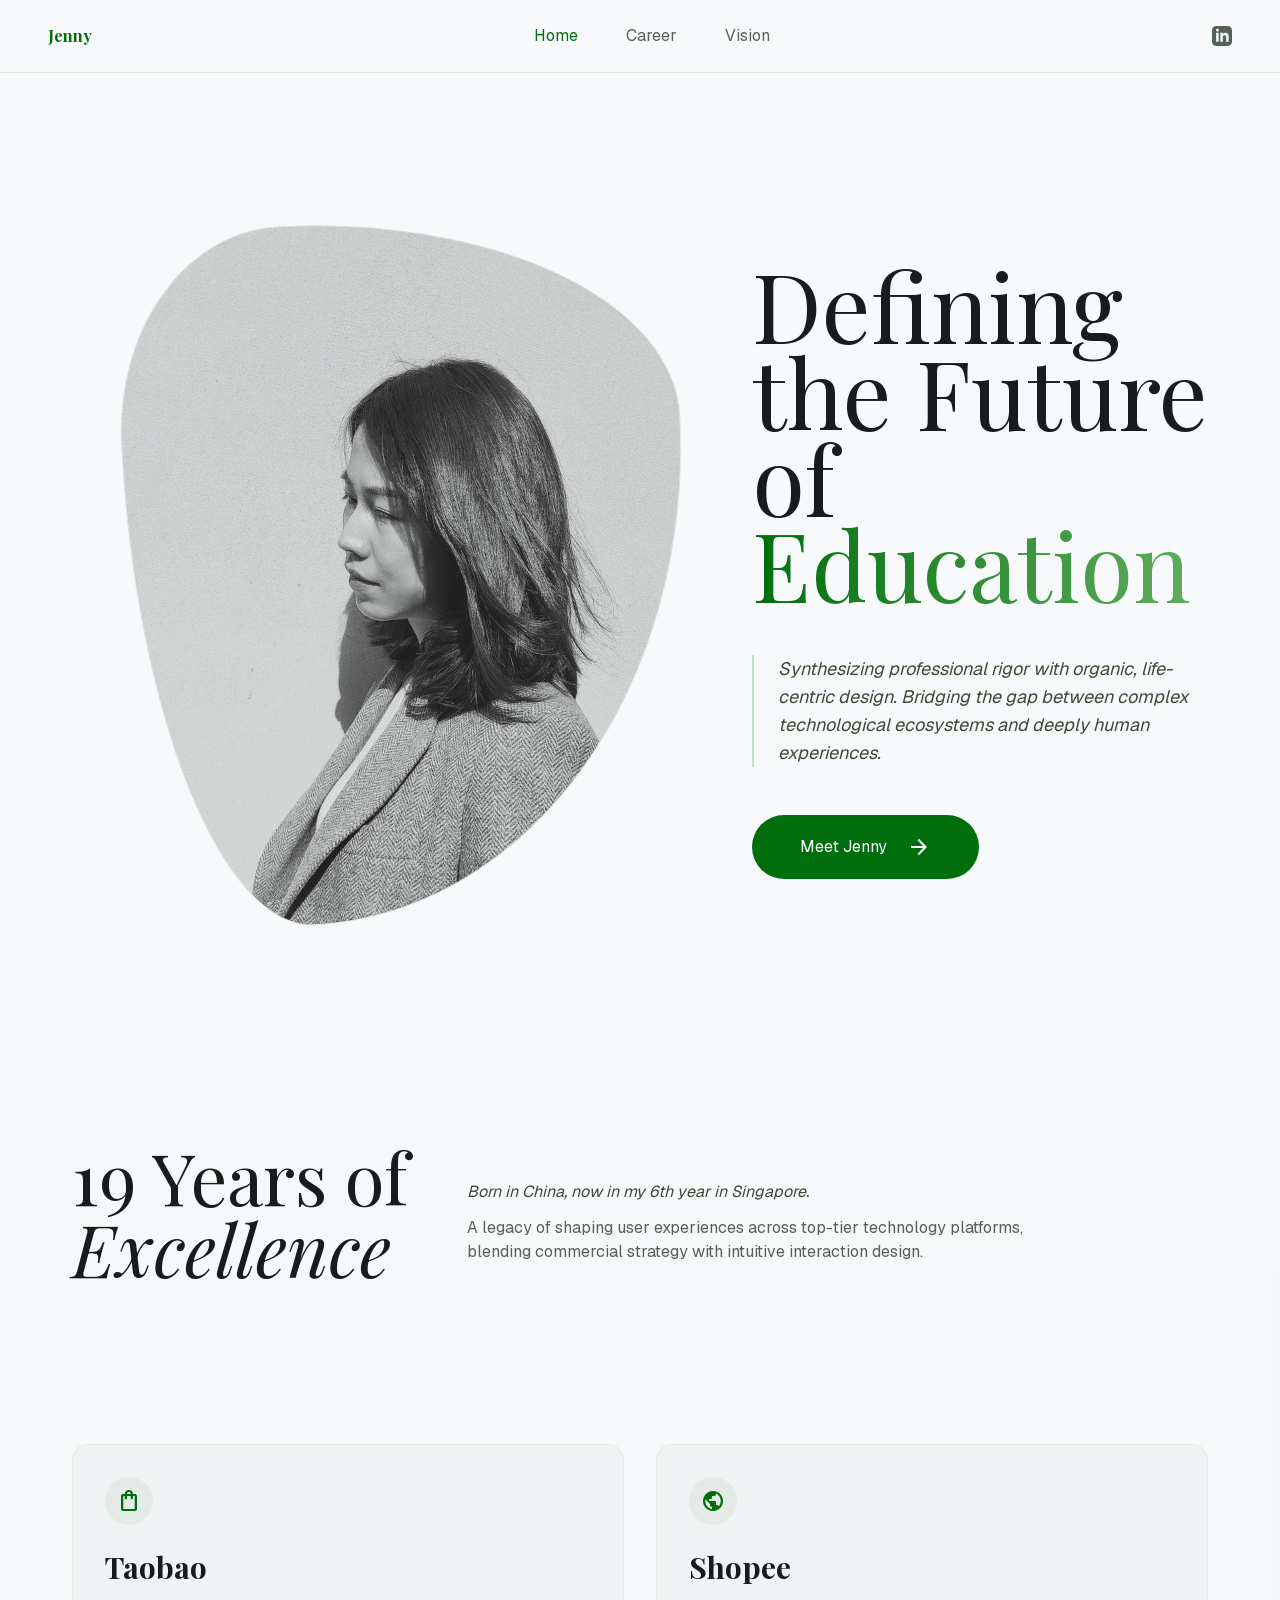
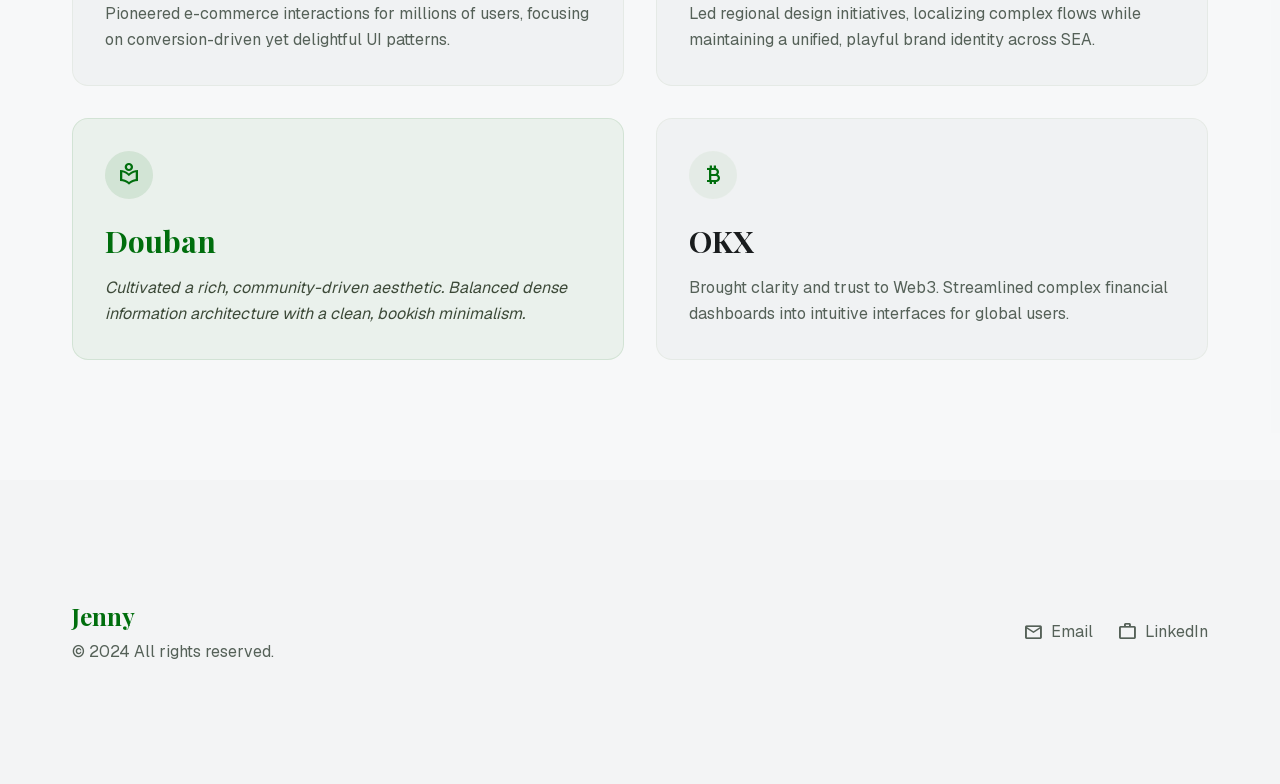
==== commit b27fc19f: "Split bio byline from legacy paragraph; bump tenure 15→19 years Co-Authored-By: Claude Opus 4.7 <nor" ====
--- a/index.html
+++ b/index.html
@@ -1,7 +1,7 @@
 <!DOCTYPE html><html lang="en" style=""><head>
 <meta charset="utf-8">
 <meta content="width=device-width, initial-scale=1.0" name="viewport">
-<title>首页 - 数字策展版 (Digital Curation)</title>
+<title>Jenny/Journey</title>
 <script src="assets/js/tailwind.js"></script>
 <link href="assets/fonts/material-symbols-outlined.css" rel="stylesheet">
 <link href="assets/fonts/geist.css" rel="stylesheet">
@@ -132,10 +132,11 @@
 <div class="max-w-container-max mx-auto px-margin-mobile md:px-gutter">
 <div class="grid grid-cols-1 lg:grid-cols-12 gap-12 mb-32">
 <div class="lg:col-span-4">
-<h2 class="text-5xl md:text-7xl text-on-surface leading-tight mb-8" style="font-family: &quot;Playfair Display&quot;, serif;">15 Years of <br><span class="italic">Excellence</span></h2>
-</div>
-<div class="lg:col-span-8 flex items-start pt-4">
-<p class="font-body-lg text-secondary max-w-xl">Born in China, now in my 6th year in Singapore.<br>A legacy of shaping user experiences across top-tier technology platforms, blending commercial strategy with intuitive interaction design.</p>
+<h2 class="text-5xl md:text-7xl text-on-surface leading-tight mb-8" style="font-family: &quot;Playfair Display&quot;, serif;">19 Years of <br><span class="italic">Excellence</span></h2>
+</div>
+<div class="lg:col-span-8 flex flex-col items-start pt-4 max-w-xl">
+<p class="font-body-md text-on-surface-variant italic mb-3"><br/>Born in China, now in my 6th year in Singapore.</p>
+<p class="font-body-lg text-secondary">A legacy of shaping user experiences across top-tier technology platforms, blending commercial strategy with intuitive interaction design.</p>
 </div>
 </div>
 <div class="grid grid-cols-1 md:grid-cols-2 gap-8">
